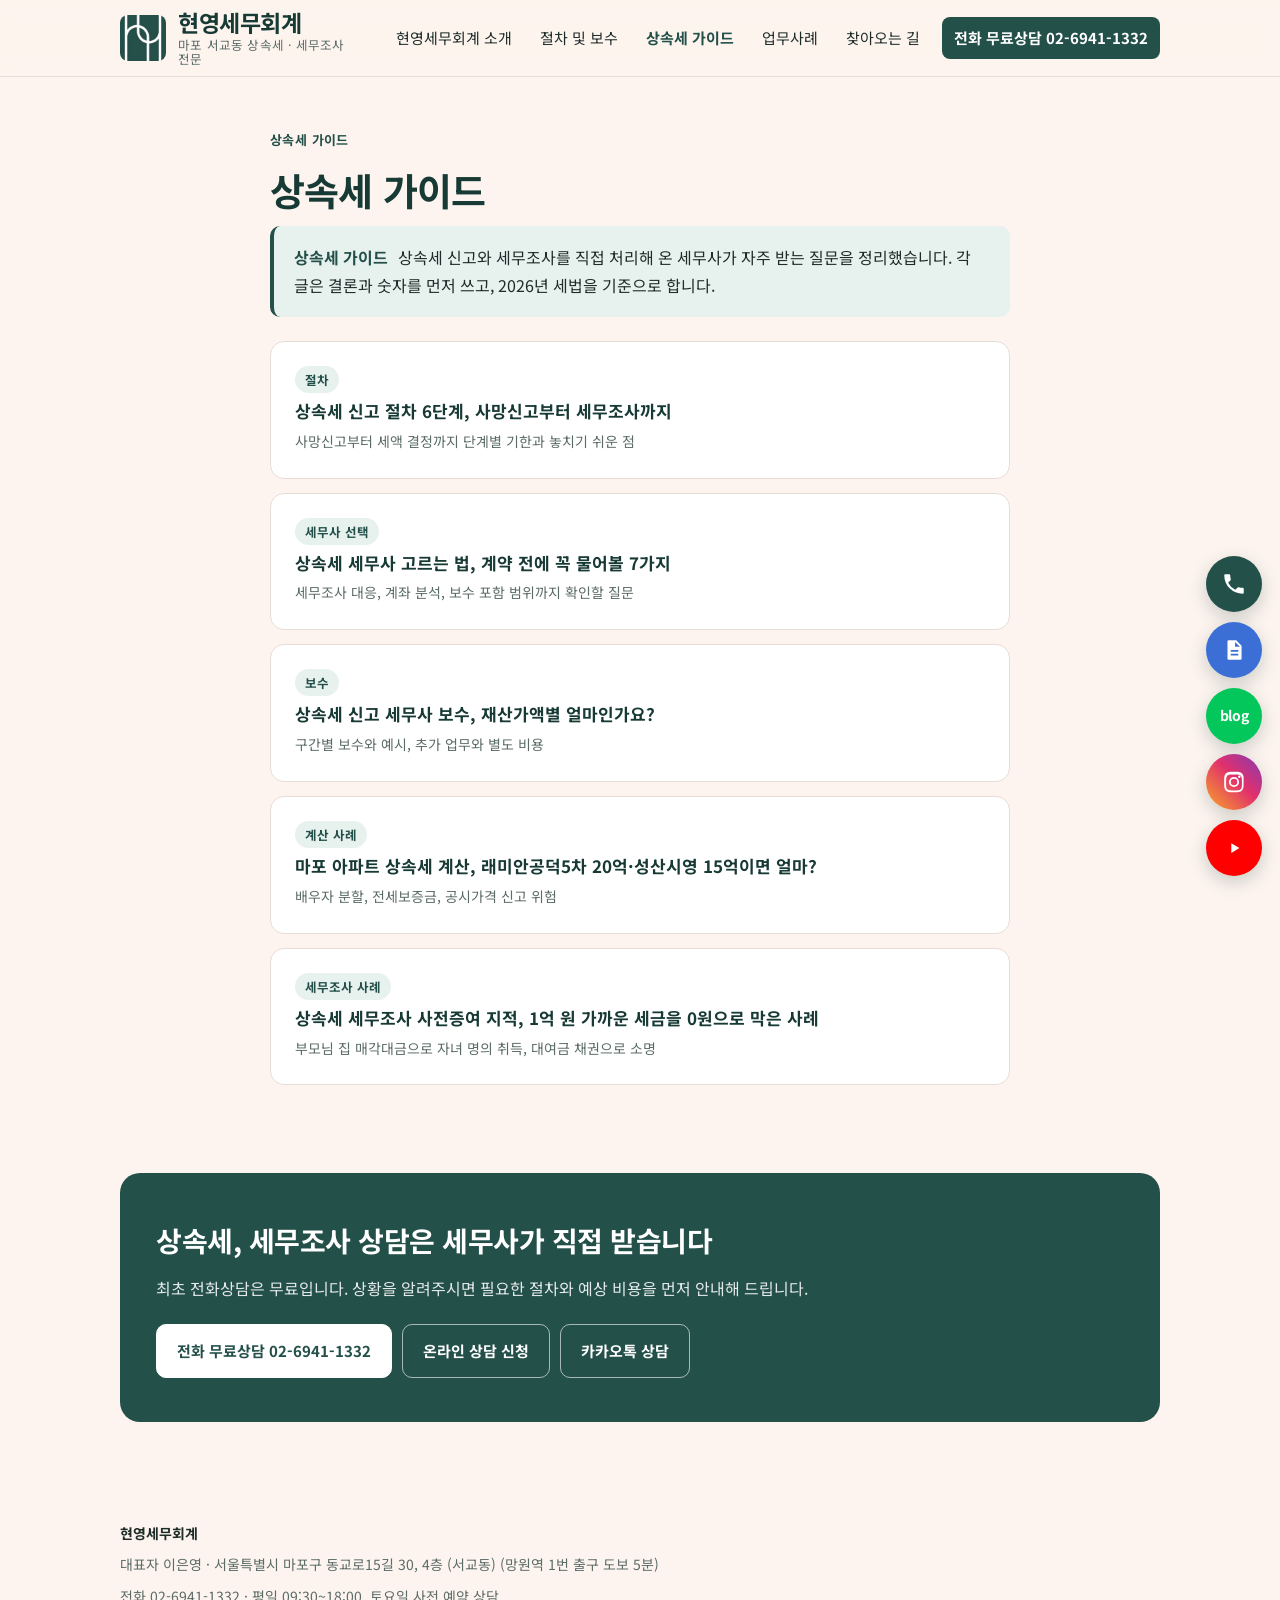
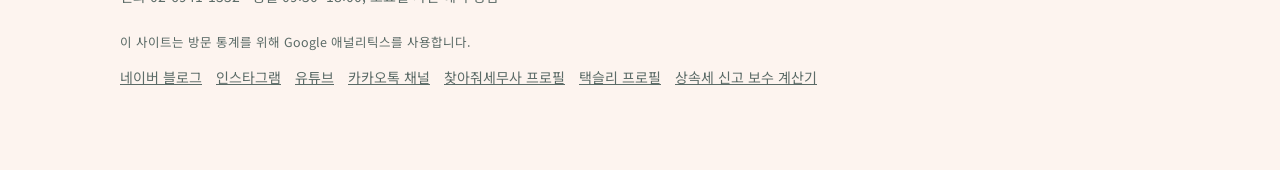
==== guide/index.html @ 63775451 "택슬리 프로필을 하단 링크와 구조화 데이터(sameAs)에 추가 Co-Authored-By: Claude Opus 5.5 <noreply@anthropic.com> Claude-S" ====
<!DOCTYPE html>
<html lang="ko">
<head>
<meta charset="utf-8">
<meta name="viewport" content="width=device-width, initial-scale=1">
<script async src="https://www.googletagmanager.com/gtag/js?id=G-LGJ30CZ3ZZ"></script>
<script>
  window.dataLayer = window.dataLayer || [];
  function gtag(){dataLayer.push(arguments);}
  gtag('js', new Date());
  gtag('config', 'G-LGJ30CZ3ZZ');
</script>
<script src="/js/track.js" defer></script>
<title>상속세 가이드 | 마포 상속세 세무사 현영세무회계</title>
<meta name="description" content="상속세 신고 절차, 세무사 고르는 법, 신고 보수, 마포 아파트 상속세 계산, 세무조사 사례. 현영세무회계 상속세 가이드.">
<link rel="canonical" href="https://heritageforyou.github.io/guide/">
<meta property="og:type" content="website">
<meta property="og:title" content="상속세 가이드 | 마포 상속세 세무사 현영세무회계">
<meta property="og:description" content="상속세 신고 절차, 세무사 고르는 법, 신고 보수, 마포 아파트 상속세 계산, 세무조사 사례. 현영세무회계 상속세 가이드.">
<meta property="og:url" content="https://heritageforyou.github.io/guide/">
<meta property="og:locale" content="ko_KR">
<meta property="og:site_name" content="현영세무회계">
<meta property="og:image" content="https://heritageforyou.github.io/img/og.jpg">
<meta property="og:image:width" content="1200">
<meta property="og:image:height" content="630">
<meta property="og:image:alt" content="현영세무회계 로고와 상호">
<meta name="twitter:card" content="summary_large_image">
<meta name="twitter:image" content="https://heritageforyou.github.io/img/og.jpg">
<link rel="apple-touch-icon" href="../img/logo.png">
<link rel="preconnect" href="https://fonts.googleapis.com">
<link href="https://fonts.googleapis.com/css2?family=Noto+Sans+KR:wght@400;500;700&display=swap" rel="stylesheet">
<link rel="stylesheet" href="../styles.css?v=202611181703">
<link rel="icon" href="../favicon.png">

<meta name="google-site-verification" content="5lgwe7RFgetMXkqyc2l1Cm2juruPO-6gGKjDF6y0hhU">
<meta name="naver-site-verification" content="aa8fc622920357b5118a07485a8c0a5c2decef26">
</head>
<body>
<header class="hd"><div class="wrap">
  <a class="logo" href="../index.html"><img src="../img/logo.png" alt="" width="44" height="44"><span><b>현영세무회계</b><small>마포 서교동 상속세 · 세무조사 전문</small></span></a>
  <button class="menu-btn" type="button" aria-expanded="false" aria-controls="nav">메뉴</button>
  <nav class="nav" id="nav"><a href="../index.html">현영세무회계 소개</a><a href="../inheritance.html">절차 및 보수</a><a href="../guide/" aria-current="page">상속세 가이드</a><a href="../cases.html">업무사례</a><a href="../location.html">찾아오는 길</a><a class="call" href="tel:02-6941-1332">전화 무료상담 02-6941-1332</a></nav>
</div></header>
<main>
<article class="guide"><div class="wrap">
<header class="g-hd">
  <span class="eyebrow">상속세 가이드</span>
  <h1>상속세 가이드</h1>
  
</header>

<div class="g-sum"><p><b>상속세 가이드</b> 상속세 신고와 세무조사를 직접 처리해 온 세무사가 자주 받는 질문을 정리했습니다. 각 글은 결론과 숫자를 먼저 쓰고, 2026년 세법을 기준으로 합니다.</p></div>
<div class="g-list"><a class="card g-card" href="../inheritance-tax-process.html"><span class="g-k">절차</span><b>상속세 신고 절차 6단계, 사망신고부터 세무조사까지</b><span>사망신고부터 세액 결정까지 단계별 기한과 놓치기 쉬운 점</span></a><a class="card g-card" href="../choosing-inheritance-tax-accountant.html"><span class="g-k">세무사 선택</span><b>상속세 세무사 고르는 법, 계약 전에 꼭 물어볼 7가지</b><span>세무조사 대응, 계좌 분석, 보수 포함 범위까지 확인할 질문</span></a><a class="card g-card" href="../inheritance-tax-fee.html"><span class="g-k">보수</span><b>상속세 신고 세무사 보수, 재산가액별 얼마인가요?</b><span>구간별 보수와 예시, 추가 업무와 별도 비용</span></a><a class="card g-card" href="../mapo-apartment-inheritance-tax.html"><span class="g-k">계산 사례</span><b>마포 아파트 상속세 계산, 래미안공덕5차 20억·성산시영 15억이면 얼마?</b><span>배우자 분할, 전세보증금, 공시가격 신고 위험</span></a><a class="card g-card" href="../inheritance-tax-audit-prior-gift.html"><span class="g-k">세무조사 사례</span><b>상속세 세무조사 사전증여 지적, 1억 원 가까운 세금을 0원으로 막은 사례</b><span>부모님 집 매각대금으로 자녀 명의 취득, 대여금 채권으로 소명</span></a></div>


</div></article>
<div class="wrap"><div class="cta">
  <h2>상속세, 세무조사 상담은 세무사가 직접 받습니다</h2>
  <p>최초 전화상담은 무료입니다. 상황을 알려주시면 필요한 절차와 예상 비용을 먼저 안내해 드립니다.</p>
  <div class="btns">
    <a class="btn pri" href="tel:02-6941-1332">전화 무료상담 02-6941-1332</a>
    <a class="btn sec" href="https://forms.gle/SSaCHjCDCBZCVqXTA" target="_blank" rel="noopener">온라인 상담 신청</a>
    <a class="btn sec" href="https://pf.kakao.com/_xnxkGjX" target="_blank" rel="noopener">카카오톡 상담</a>
  </div>
</div></div>
</main>
<nav class="fab" aria-label="바로 연결">
  <a class="f-tel" href="tel:02-6941-1332" aria-label="전화 연결 02-6941-1332"><svg viewBox="0 0 24 24" aria-hidden="true"><path d="M6.6 10.8a15.1 15.1 0 0 0 6.6 6.6l2.2-2.2a1 1 0 0 1 1-.25 11.4 11.4 0 0 0 3.6.57 1 1 0 0 1 1 1V20a1 1 0 0 1-1 1A17 17 0 0 1 3 4a1 1 0 0 1 1-1h3.5a1 1 0 0 1 1 1c0 1.25.2 2.46.57 3.6a1 1 0 0 1-.25 1z"/></svg><span>전화 연결</span></a>
  <a class="f-form" href="https://forms.gle/SSaCHjCDCBZCVqXTA" target="_blank" rel="noopener" aria-label="온라인 상담 신청"><svg viewBox="0 0 24 24" aria-hidden="true"><path d="M7 3h7l5 5v12a1 1 0 0 1-1 1H7a1 1 0 0 1-1-1V4a1 1 0 0 1 1-1zm6 1.5V9h4.5zM9 12v1.6h7V12zm0 3.4V17h7v-1.6z"/></svg><span>상담 신청</span></a>
  <a class="f-blog" href="https://blog.naver.com/heritageforyou" target="_blank" rel="noopener" aria-label="네이버 블로그"><b aria-hidden="true">blog</b><span>블로그</span></a>
  <a class="f-ig" href="https://www.instagram.com/hyunyoungtax/" target="_blank" rel="noopener" aria-label="인스타그램"><svg viewBox="0 0 24 24" aria-hidden="true"><path d="M12 7.3A4.7 4.7 0 1 0 12 16.7 4.7 4.7 0 0 0 12 7.3zm0 7.7a3 3 0 1 1 0-6 3 3 0 0 1 0 6zm4.9-8.9a1.1 1.1 0 1 0 0 2.2 1.1 1.1 0 0 0 0-2.2zM20.9 8c-.1-1.5-.4-2.8-1.5-3.9S17 2.6 15.5 2.5C14 2.4 10 2.4 8.5 2.5 7 2.6 5.6 2.9 4.6 4S3.1 6.5 3 8c-.1 1.5-.1 6.5 0 8 .1 1.5.4 2.8 1.5 3.9s2.4 1.4 3.9 1.5c1.5.1 5.5.1 7 0 1.5-.1 2.8-.4 3.9-1.5s1.4-2.4 1.5-3.9c.1-1.5.1-6.5 0-8zm-2 9.7a3 3 0 0 1-1.7 1.7c-1.2.5-4 .4-5.2.4s-4 .1-5.2-.4a3 3 0 0 1-1.7-1.7c-.5-1.2-.4-4-.4-5.2s-.1-4 .4-5.2a3 3 0 0 1 1.7-1.7c1.2-.5 4-.4 5.2-.4s4-.1 5.2.4a3 3 0 0 1 1.7 1.7c.5 1.2.4 4 .4 5.2s.1 4-.4 5.2z"/></svg><span>인스타그램</span></a>
  <a class="f-yt" href="https://www.youtube.com/@%EC%8B%A0%ED%98%84%EC%84%AD%EC%84%B8%EB%AC%B4%EC%82%AC" target="_blank" rel="noopener" aria-label="유튜브 채널"><svg viewBox="0 0 24 24" aria-hidden="true"><path d="M9.5 7.5v9l7.5-4.5z"/></svg><span>유튜브</span></a>
</nav>
<footer class="ft"><div class="wrap">
  <b>현영세무회계</b>
  <span>대표자 이은영 · 서울특별시 마포구 동교로15길 30, 4층 (서교동) (망원역 1번 출구 도보 5분)</span>
  <span>전화 02-6941-1332 · 평일 09:30~18:00, 토요일 사전 예약 상담</span>
  <span class="fine">이 사이트는 방문 통계를 위해 Google 애널리틱스를 사용합니다.</span>
  <div class="links">
    <a href="https://blog.naver.com/heritageforyou" target="_blank" rel="noopener">네이버 블로그</a>
    <a href="https://www.instagram.com/hyunyoungtax/" target="_blank" rel="noopener">인스타그램</a>
    <a href="https://www.youtube.com/@%EC%8B%A0%ED%98%84%EC%84%AD%EC%84%B8%EB%AC%B4%EC%82%AC" target="_blank" rel="noopener">유튜브</a>
    <a href="https://pf.kakao.com/_xnxkGjX" target="_blank" rel="noopener">카카오톡 채널</a>
    <a href="https://www.findsemusa.com/user/semusa/semusaview.do?semusa_id=3NibvNb0AJ3ZETSLfvhhcQ%3D%3D" target="_blank" rel="noopener">찾아줘세무사 프로필</a>
    <a href="https://taxly.kr/expert/0502-%EC%8B%A0%ED%98%84%EC%84%AD-%EC%84%B8%EB%AC%B4%EC%82%AC" target="_blank" rel="noopener">택슬리 프로필</a>
    <a href="../inheritance.html#fee">상속세 신고 보수 계산기</a>
  </div>
</div></footer>
<script>
var b=document.querySelector('.menu-btn'),n=document.getElementById('nav');
b.addEventListener('click',function(){var o=n.classList.toggle('open');b.setAttribute('aria-expanded',o)});
</script>
<script>
document.querySelectorAll('.hs-nav').forEach(function(n){var r=n.nextElementSibling;
 n.querySelectorAll('.hs-b').forEach(function(b){b.addEventListener('click',function(){r.scrollBy({left:(+b.dataset.d)*r.clientWidth*0.8,behavior:'smooth'})})})});
</script>
</body>
</html>
---- styles.css ----
:root{
  --bg:#fdf4ef;--paper:#ffffff;--ink:#1f2d2a;--sub:#5b6b67;--line:#e8ddd5;
  --brand:#24504a;--brand-deep:#183a35;--brand-ink:#ffffff;--hl:#e7f1ee;--accent:#c8402c;
  --radius:14px;--max:1080px;
}
*{box-sizing:border-box}
html{scroll-behavior:smooth}
body{margin:0;background:var(--bg);color:var(--ink);font-family:"Noto Sans KR","Apple SD Gothic Neo","Malgun Gothic",sans-serif;line-height:1.7;font-size:16px;-webkit-font-smoothing:antialiased;word-break:keep-all;overflow-wrap:break-word}
a{color:var(--brand)}
img{max-width:100%;display:block}
.wrap{max-width:var(--max);margin:0 auto;padding:0 20px}

/* header */
.hd{position:sticky;top:0;z-index:20;background:rgba(253,244,239,.94);backdrop-filter:blur(8px);border-bottom:1px solid var(--line)}
.hd .wrap{display:flex;align-items:center;justify-content:space-between;height:76px;gap:16px}
.logo{display:flex;align-items:center;gap:12px;text-decoration:none;color:var(--brand-deep);line-height:1.15}
.logo img{width:46px;height:46px;border-radius:8px;flex:none}
.logo span{display:flex;flex-direction:column}
.logo b{font-size:23px;letter-spacing:-.5px}
.logo small{font-size:12.5px;color:var(--sub);letter-spacing:.2px;margin-top:2px}
@media (max-width:420px){.logo b{font-size:20px}.logo img{width:40px;height:40px}.logo small{font-size:11.5px}}
.nav{display:flex;gap:4px;align-items:center}
.nav a{white-space:nowrap;text-decoration:none;color:var(--ink);font-size:15px;padding:8px 12px;border-radius:8px}
.nav a:hover{background:var(--hl)}
.nav a[aria-current=page]{color:var(--brand);font-weight:700}
.nav .call{background:var(--brand);color:var(--brand-ink);font-weight:700;margin-left:6px}
.nav .call:hover{background:var(--brand-deep)}
.menu-btn{display:none;border:1px solid var(--line);background:var(--paper);border-radius:8px;padding:8px 12px;font:inherit;font-size:14px;color:var(--ink)}
@media (max-width:1120px){
  .menu-btn{display:block}
  .nav{display:none;position:absolute;left:0;right:0;top:76px;background:var(--bg);flex-direction:column;align-items:stretch;padding:8px 20px 16px;border-bottom:1px solid var(--line)}
  .nav.open{display:flex}
  .nav .call{margin:6px 0 0;text-align:center}
}

/* hero */
.hero{padding:72px 0 56px;border-bottom:1px solid var(--line)}
.eyebrow{display:inline-block;font-size:13px;font-weight:700;color:var(--brand);letter-spacing:.4px;margin-bottom:14px}
.hero h1{font-size:clamp(28px,4.6vw,44px);line-height:1.3;letter-spacing:-1px;margin:0 0 18px;color:var(--brand-deep);font-weight:700}
.hero p.lead{font-size:clamp(16px,2vw,18px);color:var(--sub);max-width:640px;margin:0 0 28px}
.btns{display:flex;gap:10px;flex-wrap:wrap}
.btn{display:inline-block;text-decoration:none;font-weight:700;font-size:15px;padding:13px 20px;border-radius:10px;border:1.5px solid var(--brand)}
.btn.pri{background:var(--brand);color:var(--brand-ink)}
.btn.pri:hover{background:var(--brand-deep);border-color:var(--brand-deep)}
.btn.sec{color:var(--brand);background:transparent}
.btn.sec:hover{background:var(--hl)}

/* stats */
.stats{display:grid;grid-template-columns:repeat(4,1fr);gap:0;margin-top:44px;border-top:1px solid var(--line)}
.stat{padding:20px 16px 0 0}
.stat b{display:block;font-size:30px;color:var(--brand);letter-spacing:-.5px;font-variant-numeric:tabular-nums}
.stat span{font-size:14px;color:var(--sub)}
@media (max-width:720px){.stats{grid-template-columns:repeat(2,1fr)}.stat{padding-bottom:4px}}
.fine{font-size:12.5px;color:var(--sub);margin-top:14px}

/* sections */
section.sec{padding:64px 0;border-bottom:1px solid var(--line)}
.sec-hd{max-width:680px;margin-bottom:32px}
.sec-hd h1,.sec-hd h2{font-size:clamp(23px,3vw,30px);letter-spacing:-.6px;margin:0 0 10px;color:var(--brand-deep);line-height:1.35}
.sec-hd p{margin:0;color:var(--sub)}

.grid{display:grid;gap:16px}
.g2{grid-template-columns:repeat(2,1fr)}
.g3{grid-template-columns:repeat(3,1fr)}
@media (max-width:860px){.g3{grid-template-columns:1fr 1fr}}
@media (max-width:620px){.g2,.g3{grid-template-columns:1fr}}

.card{background:var(--paper);border:1px solid var(--line);border-radius:var(--radius);padding:24px}
.card h3{margin:0 0 8px;font-size:18px;letter-spacing:-.3px;line-height:1.45}
.card p{margin:0;color:var(--sub);font-size:15px}
.num{display:inline-flex;width:30px;height:30px;border-radius:50%;background:var(--hl);color:var(--brand);font-weight:700;align-items:center;justify-content:center;font-size:14px;margin-bottom:12px}

/* people */
.person{display:grid;grid-template-columns:200px minmax(0,1fr);gap:22px;align-items:start}
.person img{width:100%;height:auto;aspect-ratio:4/5;object-fit:cover;border-radius:10px;background:#c9ccce}
.person .role{display:block;margin-bottom:4px}
@media (max-width:940px){.person{grid-template-columns:150px minmax(0,1fr)}}
@media (max-width:480px){.person{grid-template-columns:1fr}.person img{max-width:260px}}
.person .role{font-size:13px;color:var(--brand);font-weight:700}
.person h3{font-size:22px;margin:0}
.person ul{margin:10px 0 0;padding-left:18px;color:var(--sub);font-size:15px}
.person li{margin-bottom:4px}

/* list */
.check{list-style:none;padding:0;margin:0;display:grid;gap:10px}
.check li{padding-left:28px;position:relative}
.check li::before{content:"";position:absolute;left:4px;top:.55em;width:12px;height:7px;border-left:2.5px solid var(--brand);border-bottom:2.5px solid var(--brand);transform:rotate(-45deg)}

.tags{display:flex;flex-wrap:wrap;gap:8px}
.tag{font-size:14px;padding:6px 12px;border-radius:999px;background:var(--paper);border:1px solid var(--line)}

/* case cards */
.case{display:flex;flex-direction:column;gap:12px}
.case .htags{display:flex;flex-wrap:wrap;gap:6px}
.case .htags span{font-size:12.5px;font-weight:700;color:var(--brand);background:var(--hl);padding:4px 10px;border-radius:999px}
.case .kind{font-size:12.5px;font-weight:700;color:var(--brand);background:var(--hl);align-self:flex-start;padding:4px 10px;border-radius:999px}
.case h3{margin:0}
.case .result{font-size:15px;color:var(--ink)}
.case .result b{color:var(--accent)}
.case dl{margin:0;display:grid;grid-template-columns:auto 1fr;gap:6px 14px;font-size:14.5px}
.case dt{color:var(--sub);white-space:nowrap}
.case dd{margin:0}
.case table{width:100%;border-collapse:collapse;font-size:14.5px}
.case th,.case td{padding:8px 6px;border-bottom:1px solid var(--line);text-align:left}
.case td.r,.case th.r{text-align:right;font-variant-numeric:tabular-nums;white-space:nowrap}
@media (max-width:620px){.case td.r,.case th.r{white-space:normal}.info{grid-template-columns:84px 1fr}}
.case .more{margin-top:auto;font-weight:700;font-size:14.5px;text-decoration:none}
.case .more::after{content:" →"}
.case .note{font-size:13px;color:var(--sub)}

.guides{list-style:none;padding:0;margin:0;border-top:1px solid var(--line)}
.guides li{border-bottom:1px solid var(--line)}
.guides a{display:flex;justify-content:space-between;gap:16px;padding:16px 4px;text-decoration:none;color:var(--ink)}
.guides a:hover{color:var(--brand)}
.guides small{color:var(--sub);white-space:nowrap}

/* steps */
.steps{counter-reset:s;list-style:none;padding:0;margin:0;display:grid;gap:14px}
.steps li{counter-increment:s;background:var(--paper);border:1px solid var(--line);border-radius:var(--radius);padding:18px 20px 18px 64px;position:relative}
.steps li::before{content:counter(s);position:absolute;left:20px;top:18px;width:30px;height:30px;border-radius:50%;background:var(--brand);color:#fff;font-weight:700;display:flex;align-items:center;justify-content:center;font-size:14px}
.steps b{display:block;margin-bottom:2px}
.steps span{color:var(--sub);font-size:15px}

/* location */
.map{width:100%;height:420px;border:0;border-radius:var(--radius);background:var(--hl)}
.info{display:grid;grid-template-columns:110px 1fr;gap:12px 16px;margin:0}
.info dt{font-weight:700;color:var(--brand)}
.info dd{margin:0}

/* cta */
.cta{background:var(--brand);color:var(--brand-ink);border-radius:20px;padding:44px 36px;margin:64px 0}
.cta h2{margin:0 0 10px;font-size:clamp(22px,3vw,28px);letter-spacing:-.5px}
.cta p{margin:0 0 22px;opacity:.88}
.cta .btn.pri{background:#fff;color:var(--brand);border-color:#fff}
.cta .btn.sec{color:#fff;border-color:rgba(255,255,255,.6)}
.cta .btn.sec:hover{background:rgba(255,255,255,.1)}

/* footer */
.ft{padding:36px 0 48px;font-size:14px;color:var(--sub)}
.ft .wrap{display:grid;gap:8px}
.ft b{color:var(--ink)}
.ft a{color:var(--sub)}
.ft .links{display:flex;flex-wrap:wrap;gap:14px;margin-top:6px}

/* fee calculator */
.calc{display:grid;grid-template-columns:minmax(0,1.1fr) minmax(0,1fr);border-radius:20px;overflow:hidden;border:1px solid var(--line);background:var(--paper)}
.calc-in{padding:32px}
.calc-l{display:block;font-weight:700;font-size:17px;margin-bottom:12px}
.calc-row{display:flex;align-items:center;gap:12px}
.calc-row input{flex:1;min-width:0;font:inherit;font-size:34px;font-weight:700;padding:14px 18px;border:2px solid var(--line);border-radius:12px;background:var(--bg);color:var(--ink);text-align:right;font-variant-numeric:tabular-nums}
.calc-row input:focus{outline:none;border-color:var(--brand)}
.calc-row span{font-size:20px;font-weight:700;color:var(--brand)}
.calc-h{margin:8px 0 22px;font-size:13.5px;color:var(--sub)}
.calc-opt{border:0;border-top:1px solid var(--line);margin:0;padding:18px 0 0;display:grid;gap:12px}
.calc-opt legend{font-weight:700;font-size:15px;padding:0 0 4px}
.calc-opt label{display:flex;align-items:center;gap:10px;font-size:15.5px;cursor:pointer}
.calc-opt small{color:var(--sub);margin-left:4px}
.calc-opt input[type=checkbox]{width:20px;height:20px;accent-color:var(--brand)}
.calc-opt .heirs{justify-content:space-between}
.calc-opt .heirs input{width:72px;font:inherit;font-size:16px;padding:8px 10px;border:1.5px solid var(--line);border-radius:8px;text-align:right;margin-left:auto}
.calc-out{background:var(--brand);color:#fff;padding:32px;display:flex;flex-direction:column;gap:10px}
.calc-k{font-size:15px;opacity:.85}
.calc-v{font-size:clamp(28px,4vw,44px);letter-spacing:-1px;line-height:1.2;font-variant-numeric:tabular-nums}
.calc-bd{width:100%;border-collapse:collapse;font-size:14.5px;margin:6px 0 10px}
.calc-bd td{padding:8px 0;border-bottom:1px dashed rgba(255,255,255,.3)}
.calc-bd td:last-child{text-align:right;white-space:nowrap;font-variant-numeric:tabular-nums;padding-left:12px}
.calc-go{margin-top:auto;align-self:flex-start;background:#fff;color:var(--brand);border-color:#fff}
.calc-in,.calc-out,.calc-opt{min-width:0}
.calc-row input{width:100%}
@media (max-width:760px){.calc{grid-template-columns:minmax(0,1fr)}.calc-in,.calc-out{padding:24px}}
@media (max-width:600px){
.calc{border-radius:16px}
.calc-in,.calc-out{padding:18px 16px}
.calc-l{font-size:15px;margin-bottom:8px}
.calc-row{gap:8px}
.calc-row input{font-size:24px;padding:8px 12px;border-radius:10px}
.calc-row span{font-size:16px}
.calc-h{font-size:12.5px;margin:6px 0 14px}
.calc-opt{padding-top:14px;gap:9px}
.calc-opt legend{font-size:14px}
.calc-opt label{font-size:14px;gap:8px}
.calc-opt small{font-size:12px}
.calc-opt input[type=checkbox]{width:18px;height:18px;flex:none}
.calc-opt .heirs input{width:56px;font-size:15px;padding:6px 8px}
.calc-k{font-size:13.5px}
.calc-v{font-size:26px}
.calc-bd{font-size:13px;margin:2px 0 8px}
.calc-bd td{padding:6px 0}
.calc-go{align-self:stretch;text-align:center}
}

/* entrance */
.door{margin:28px 0 0;background:var(--paper);border:1px solid var(--line);border-radius:var(--radius);overflow:hidden}
.door img{width:100%;height:auto}
.door figcaption{padding:14px 20px;font-size:15px;color:var(--sub)}

/* routes */
.route{display:grid;grid-template-columns:repeat(3,minmax(0,1fr));gap:16px;align-items:start}
.route figure,.door{margin:0}
.route figure{padding:0;overflow:hidden}
.route img{width:100%;height:auto}
.route figcaption,.door figcaption{padding:16px 20px;font-size:15px;color:var(--sub)}
.route figcaption b,.door figcaption b{display:block;color:var(--ink);margin-bottom:4px;font-size:16px}
@media (max-width:900px){.route{grid-template-columns:1fr 1fr}}
@media (max-width:620px){.route{grid-template-columns:1fr}}

/* floating quick links */
.fab{position:fixed;right:18px;bottom:24px;z-index:30;display:flex;flex-direction:column;gap:10px}
.fab a{position:relative;width:56px;height:56px;border-radius:50%;display:flex;align-items:center;justify-content:center;text-decoration:none;box-shadow:0 6px 18px rgba(24,58,53,.22);transition:transform .15s}
.fab a:hover{transform:translateY(-2px)}
.fab svg{width:26px;height:26px;fill:#fff}
.fab .f-tel{background:var(--brand)}
.fab .f-form{background:#3b6fd6}
.fab .f-blog{background:#03c75a}
.fab .f-blog b{color:#fff;font-size:14px;letter-spacing:-.3px}
.fab .f-ig{background:linear-gradient(45deg,#f9a825,#e1306c 55%,#833ab4)}
.fab .f-yt{background:#ff0000}
.fab span{position:absolute;right:66px;white-space:nowrap;background:var(--brand-deep);color:#fff;font-size:13px;padding:5px 10px;border-radius:6px;opacity:0;pointer-events:none;transition:opacity .15s}
.fab a:hover span,.fab a:focus-visible span{opacity:1}
@media (max-width:620px){.fab{right:12px;bottom:16px;gap:8px}.fab a{width:48px;height:48px}.fab svg{width:22px;height:22px}.fab .f-blog b{font-size:12.5px}}
@media (prefers-reduced-motion:reduce){.fab a{transition:none}}
.ft{padding-bottom:80px}

/* horizontal process diagram */
.tl{list-style:none;margin:8px 0 0;padding:28px clamp(8px,2vw,28px);display:grid;grid-template-columns:repeat(6,minmax(0,1fr));background:var(--paper);border:1px solid var(--line);border-radius:20px}
.tl li{position:relative;display:flex;flex-direction:column;align-items:center;text-align:center;gap:4px;padding:0 4px}
.tl li:not(:last-child)::before{content:"";position:absolute;top:calc(var(--d)/2 - 1.5px);left:calc(50% + var(--d)/2 + 6px);right:calc(-50% + var(--d)/2 + 14px);height:3px;background:var(--brand);opacity:.55}
.tl li:not(:last-child)::after{content:"";position:absolute;top:calc(var(--d)/2 - 6px);right:calc(-50% + var(--d)/2 + 8px);width:12px;height:12px;border-top:3px solid var(--brand);border-right:3px solid var(--brand);transform:rotate(45deg)}
.tl{--d:clamp(38px,6vw,64px)}
.tl .dot{width:var(--d);height:var(--d);border-radius:50%;background:var(--hl);border:2px solid var(--brand);color:var(--brand);font-weight:700;font-size:clamp(15px,2.2vw,22px);display:flex;align-items:center;justify-content:center;margin-bottom:6px}
.tl li.key .dot{background:var(--brand);color:#fff;box-shadow:0 0 0 6px rgba(36,80,74,.15)}
.tl b{font-size:clamp(12.5px,1.7vw,17px);line-height:1.35;letter-spacing:-.3px}
.tl em{font-style:normal;font-size:clamp(11.5px,1.4vw,14px);color:var(--sub)}
.tl li.key b{color:var(--brand)}
.tl li.key em{color:var(--accent);font-weight:700}
.tl-d{display:grid;grid-template-columns:repeat(3,minmax(0,1fr));gap:12px 20px;margin-top:20px}
.tl-d p{margin:0;font-size:14.5px;color:var(--sub);line-height:1.65;padding:14px 16px;background:var(--paper);border:1px solid var(--line);border-radius:12px}
.tl-d p b{display:block;color:var(--ink);font-size:15px;margin-bottom:2px}
.tl-d p.key{border-color:var(--brand);box-shadow:inset 3px 0 0 var(--brand)}
.flow-more{margin:18px 0 0;font-weight:700}
.flow-more a{text-decoration:none}
@media (max-width:860px){.tl-d{grid-template-columns:1fr 1fr}}
@media (max-width:560px){.tl{padding:20px 4px}.tl li:not(:last-child)::after{width:8px;height:8px;border-width:2px;top:calc(var(--d)/2 - 4px);right:calc(-50% + var(--d)/2 + 5px)}.tl li:not(:last-child)::before{left:calc(50% + var(--d)/2 + 3px);right:calc(-50% + var(--d)/2 + 8px);height:2px}.tl-d{grid-template-columns:1fr}}

/* 보수 계산기 바로가기 (소개 탭 일하는 방식) */
.jump{display:inline-block;vertical-align:middle;margin-left:6px;font-size:13px;font-weight:700;color:var(--brand);background:var(--hl);padding:3px 10px;border-radius:999px;text-decoration:none;letter-spacing:0;white-space:nowrap}
.jump::after{content:" →"}
.jump:hover{background:var(--brand);color:var(--brand-ink)}
section[id]{scroll-margin-top:76px}

/* 가로 스크롤 목록 (절차 상세, 읽어볼 글) */
.hs-nav{display:flex;align-items:center;justify-content:flex-end;gap:6px;margin:20px 0 8px}
.hs-nav span{font-size:13px;color:var(--sub);margin-right:auto}
.hs-b{width:34px;height:34px;border-radius:50%;border:1px solid var(--line);background:var(--paper);color:var(--brand);font-size:20px;line-height:1;cursor:pointer;display:flex;align-items:center;justify-content:center;padding:0 0 2px}
.hs-b:hover{background:var(--hl)}
.tl-d.hs,.guides.hs{display:grid;grid-template-columns:none;grid-auto-flow:column;grid-auto-columns:calc((100% - 24px)/3);gap:12px;margin-top:0;overflow-x:auto;scroll-snap-type:x mandatory;-webkit-overflow-scrolling:touch;padding-bottom:10px;scrollbar-width:thin;overscroll-behavior-x:contain}
.hs>*{scroll-snap-align:start}
.guides.hs{border-top:0}
.guides.hs li{border:1px solid var(--line);border-radius:12px;background:var(--paper)}
.guides.hs a{flex-direction:column-reverse;justify-content:flex-end;gap:6px;height:100%;padding:16px;font-size:15px;line-height:1.55}
.guides.hs small{font-weight:700;color:var(--brand)}
@media (max-width:860px){.tl-d.hs,.guides.hs{grid-auto-columns:calc((100% - 12px)/2)}}
@media (max-width:560px){.tl-d.hs,.guides.hs{grid-auto-columns:82%}.hs-b{display:none}.hs-nav{margin-top:16px}}
/* guide article */
.guide{padding:48px 0 24px}
.guide .wrap{max-width:780px}
.g-hd h1{font-size:clamp(26px,4vw,38px);letter-spacing:-.8px;line-height:1.3;margin:0 0 12px;color:var(--brand-deep)}
.byline{font-size:13.5px;color:var(--sub);margin:0 0 24px}
.g-sum{background:var(--hl);border-left:4px solid var(--brand);border-radius:10px;padding:18px 20px;margin-bottom:24px}
.g-sum p{margin:0}.g-sum b{color:var(--brand);margin-right:6px}
.g-tb{width:100%;border-collapse:collapse;font-size:14.5px;margin-bottom:12px;background:var(--paper);border:1px solid var(--line);border-radius:12px;overflow:hidden}
.g-tb th{background:var(--brand);color:#fff;text-align:left;padding:10px 12px;font-weight:700}
.g-tb td{padding:10px 12px;border-top:1px solid var(--line);vertical-align:top}
.guide section{margin-top:40px}
.guide h2{font-size:clamp(20px,2.6vw,24px);letter-spacing:-.4px;color:var(--brand-deep);margin:0 0 12px;line-height:1.4}
.guide section p{margin:0 0 12px}
.guide .check{margin:6px 0 14px}
.tip{background:var(--paper);border:1px dashed var(--line);border-radius:10px;padding:12px 16px;font-size:14.5px}
.tip::before{content:"놓치기 쉬운 점";display:block;font-weight:700;color:var(--accent);font-size:13px;margin-bottom:4px}
.g-faq details{border-bottom:1px solid var(--line);padding:14px 0}
.g-faq summary{font-weight:700;cursor:pointer}
.g-faq details p{margin:10px 0 0;color:var(--sub)}
.g-more ul{padding-left:18px;margin:0 0 12px}.g-more li{margin:6px 0}
@media (max-width:600px){.g-tb{font-size:13px}.g-tb th,.g-tb td{padding:8px}}
.g-list{display:grid;gap:14px}
.g-card{display:flex;flex-direction:column;gap:6px;text-decoration:none;color:var(--ink)}
.g-card b{font-size:17px;line-height:1.45;color:var(--brand-deep)}
.g-card span:last-child{font-size:14px;color:var(--sub)}
.g-k{align-self:flex-start;font-size:12.5px;font-weight:700;color:var(--brand);background:var(--hl);padding:3px 10px;border-radius:999px}
.g-card:hover{border-color:var(--brand)}
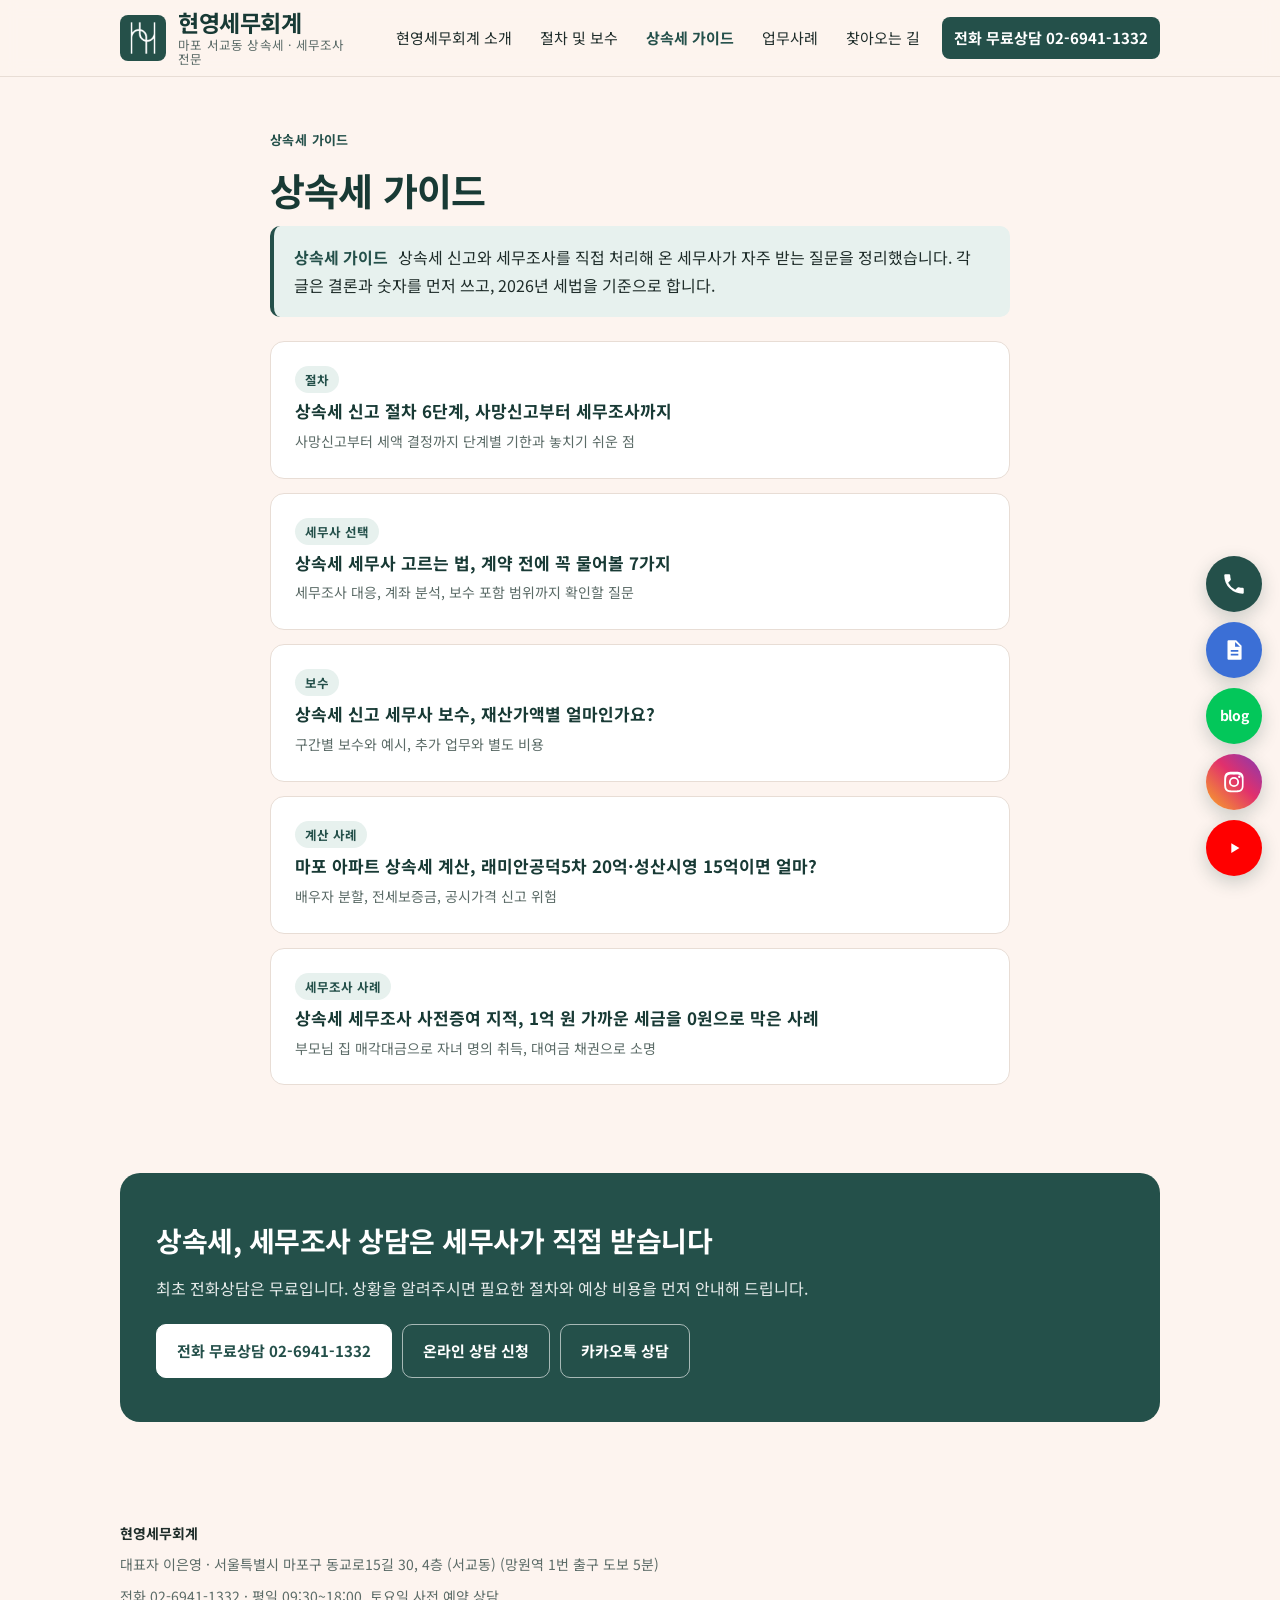
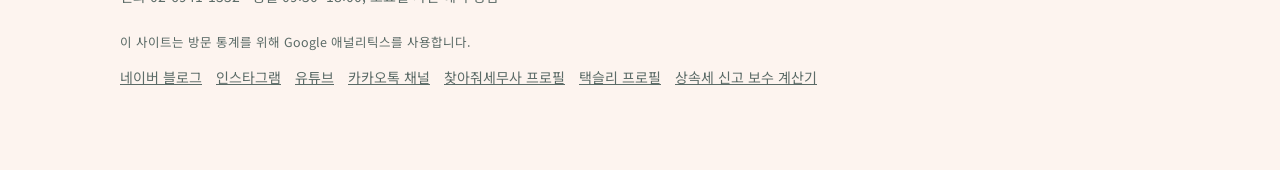
==== commit e0d1e4f6: "로고·파비콘 재제작(마크 전체가 보이는 정사각형), 담당 세무사 외부 프로필과 서비스 지역(합정·홍대) 구조화 데이터 추가 Co-Authored-By: Claude Opus 5.5" ====
--- a/guide/index.html
+++ b/guide/index.html
@@ -26,11 +26,13 @@
 <meta property="og:image:alt" content="현영세무회계 로고와 상호">
 <meta name="twitter:card" content="summary_large_image">
 <meta name="twitter:image" content="https://heritageforyou.github.io/img/og.jpg">
-<link rel="apple-touch-icon" href="../img/logo.png">
+<link rel="apple-touch-icon" sizes="180x180" href="../img/apple-touch-icon.png">
 <link rel="preconnect" href="https://fonts.googleapis.com">
 <link href="https://fonts.googleapis.com/css2?family=Noto+Sans+KR:wght@400;500;700&display=swap" rel="stylesheet">
 <link rel="stylesheet" href="../styles.css?v=202611181703">
-<link rel="icon" href="../favicon.png">
+<link rel="icon" href="../favicon.ico" sizes="any">
+<link rel="icon" type="image/png" sizes="48x48" href="../favicon.png">
+<link rel="icon" type="image/png" sizes="192x192" href="../img/icon-192.png">
 
 <meta name="google-site-verification" content="5lgwe7RFgetMXkqyc2l1Cm2juruPO-6gGKjDF6y0hhU">
 <meta name="naver-site-verification" content="aa8fc622920357b5118a07485a8c0a5c2decef26">
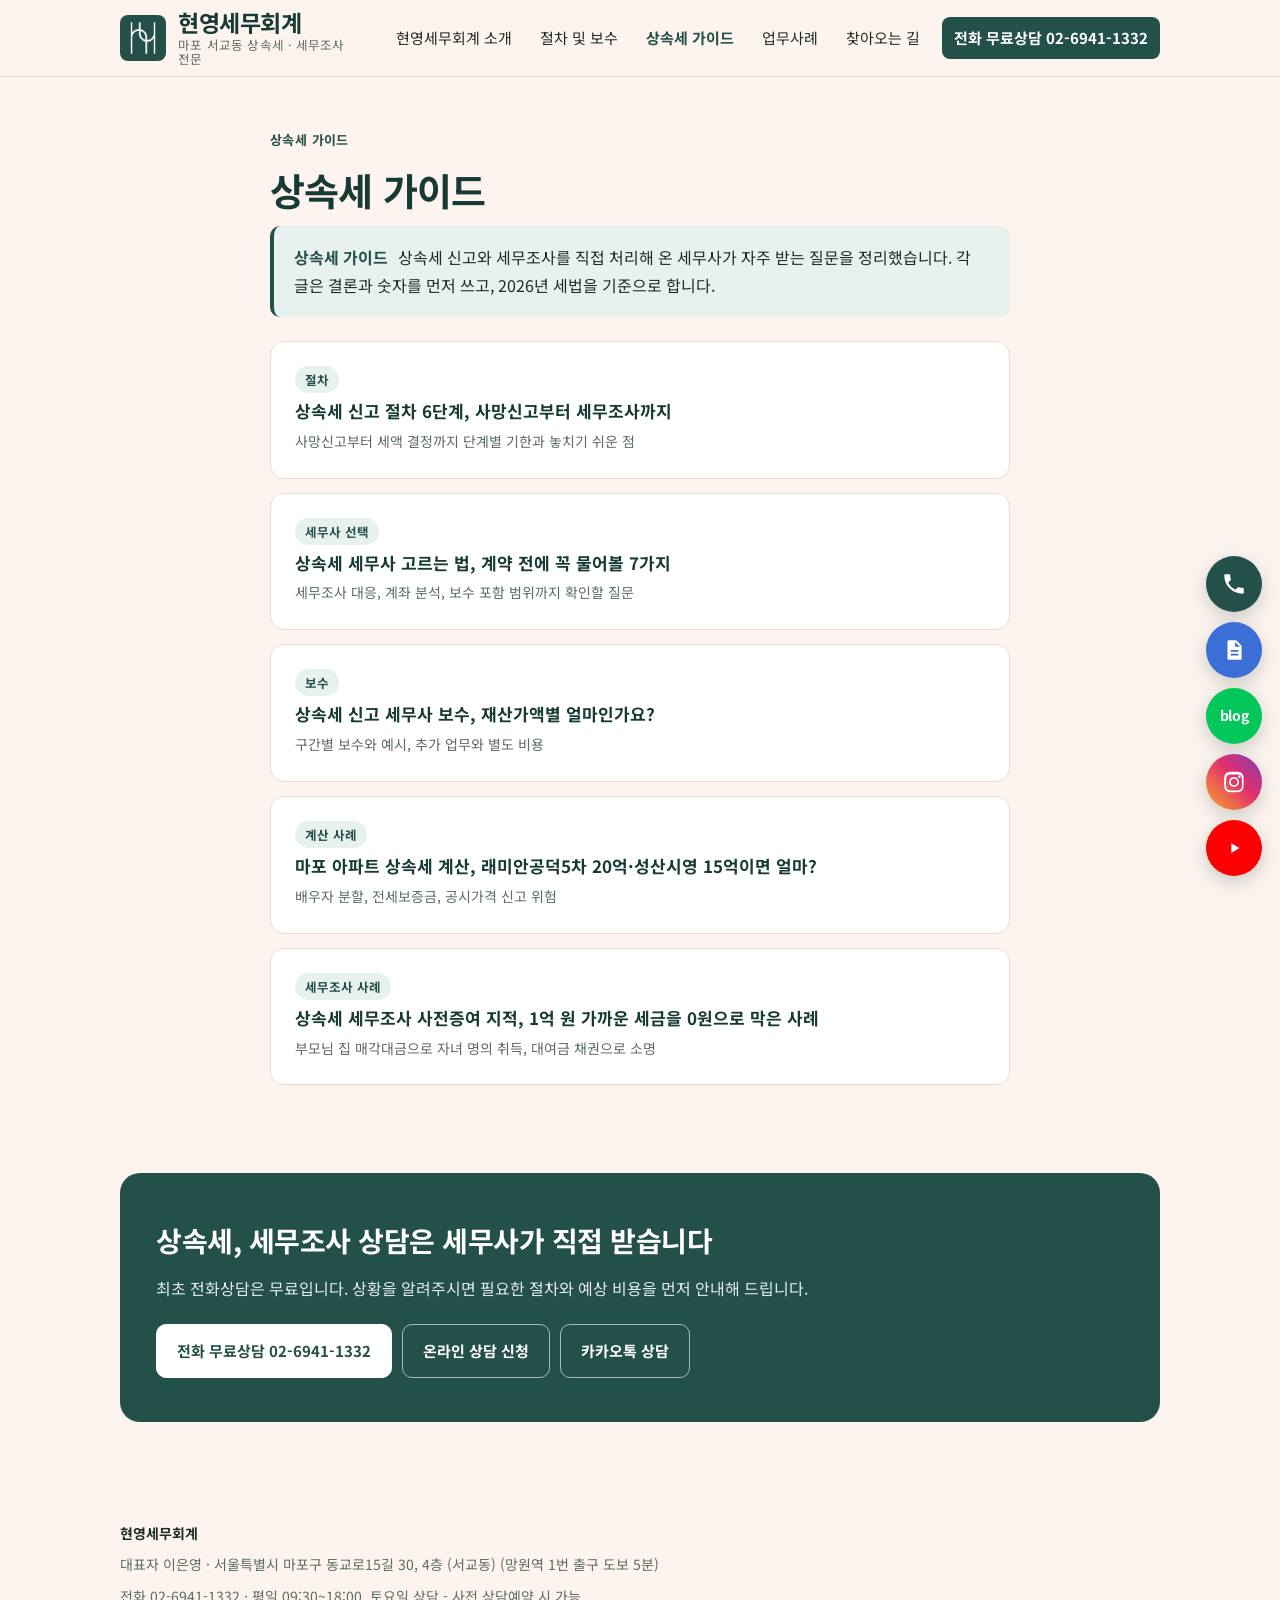
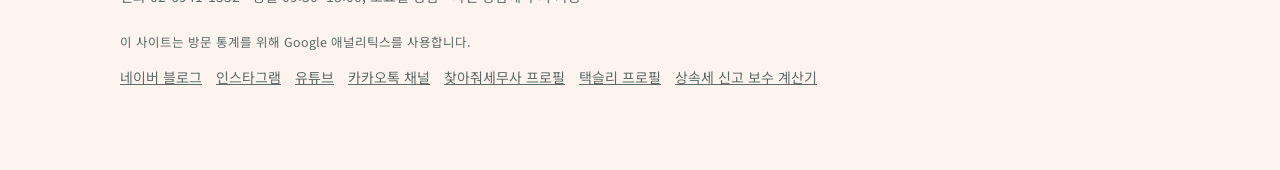
==== commit e828c7dc: "토요일 상담 문구 수정: 사전 상담예약 시 가능 Co-Authored-By: Claude Opus 5.5 <noreply@anthropic.com> Claude-Session: h" ====
--- a/guide/index.html
+++ b/guide/index.html
@@ -76,7 +76,7 @@
 <footer class="ft"><div class="wrap">
   <b>현영세무회계</b>
   <span>대표자 이은영 · 서울특별시 마포구 동교로15길 30, 4층 (서교동) (망원역 1번 출구 도보 5분)</span>
-  <span>전화 02-6941-1332 · 평일 09:30~18:00, 토요일 사전 예약 상담</span>
+  <span>전화 02-6941-1332 · 평일 09:30~18:00, 토요일 상담 - 사전 상담예약 시 가능</span>
   <span class="fine">이 사이트는 방문 통계를 위해 Google 애널리틱스를 사용합니다.</span>
   <div class="links">
     <a href="https://blog.naver.com/heritageforyou" target="_blank" rel="noopener">네이버 블로그</a>
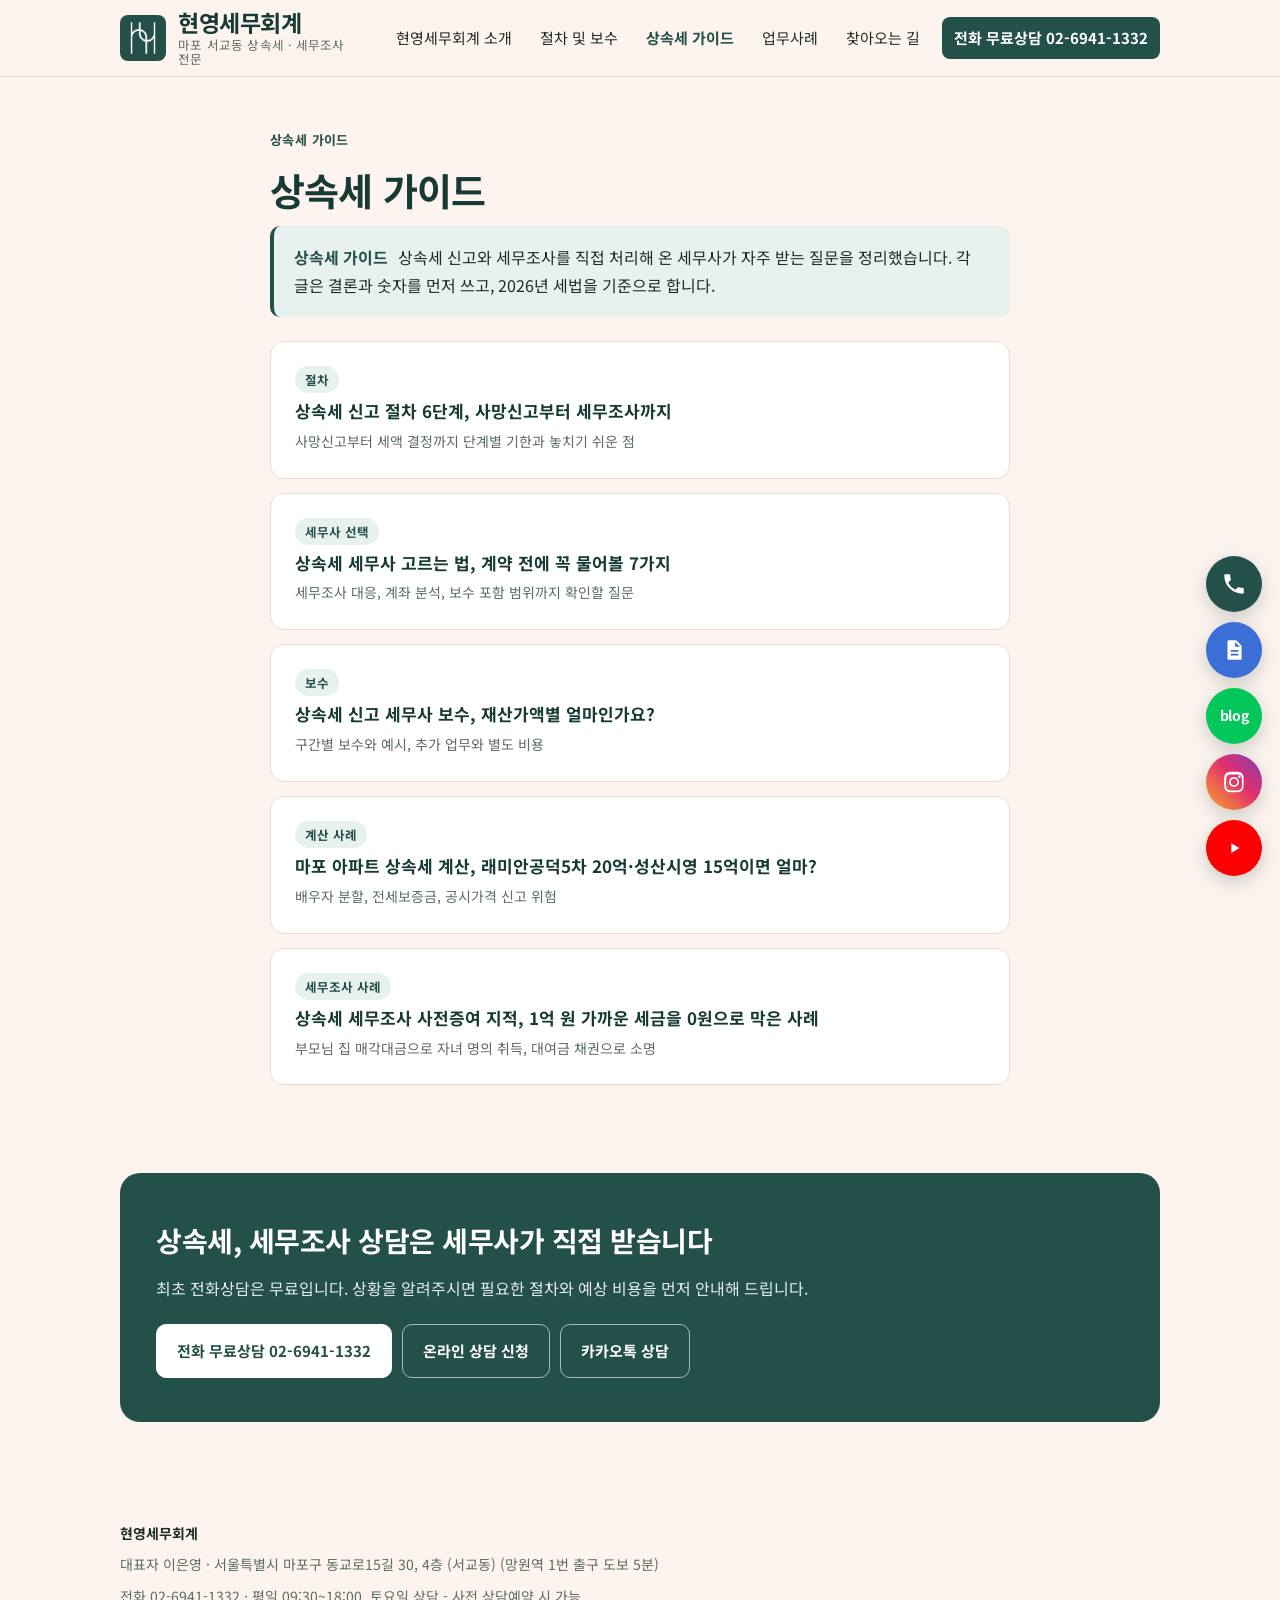
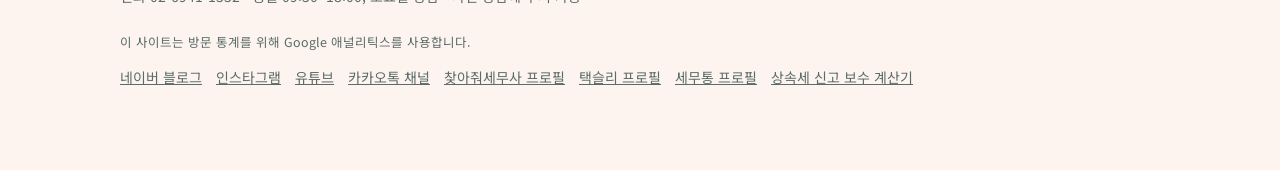
==== commit 8c7f661c: "세무통 프로필 링크 추가 (푸터·구조화 데이터 sameAs) Co-Authored-By: Claude Opus 5.5 <noreply@anthropic.com> Claude-Ses" ====
--- a/guide/index.html
+++ b/guide/index.html
@@ -13,19 +13,19 @@
 <script src="/js/track.js" defer></script>
 <title>상속세 가이드 | 마포 상속세 세무사 현영세무회계</title>
 <meta name="description" content="상속세 신고 절차, 세무사 고르는 법, 신고 보수, 마포 아파트 상속세 계산, 세무조사 사례. 현영세무회계 상속세 가이드.">
-<link rel="canonical" href="https://heritageforyou.github.io/guide/">
+<link rel="canonical" href="https://hyunyoungtax.com/guide/">
 <meta property="og:type" content="website">
 <meta property="og:title" content="상속세 가이드 | 마포 상속세 세무사 현영세무회계">
 <meta property="og:description" content="상속세 신고 절차, 세무사 고르는 법, 신고 보수, 마포 아파트 상속세 계산, 세무조사 사례. 현영세무회계 상속세 가이드.">
-<meta property="og:url" content="https://heritageforyou.github.io/guide/">
+<meta property="og:url" content="https://hyunyoungtax.com/guide/">
 <meta property="og:locale" content="ko_KR">
 <meta property="og:site_name" content="현영세무회계">
-<meta property="og:image" content="https://heritageforyou.github.io/img/og.jpg">
+<meta property="og:image" content="https://hyunyoungtax.com/img/og.jpg">
 <meta property="og:image:width" content="1200">
 <meta property="og:image:height" content="630">
 <meta property="og:image:alt" content="현영세무회계 로고와 상호">
 <meta name="twitter:card" content="summary_large_image">
-<meta name="twitter:image" content="https://heritageforyou.github.io/img/og.jpg">
+<meta name="twitter:image" content="https://hyunyoungtax.com/img/og.jpg">
 <link rel="apple-touch-icon" sizes="180x180" href="../img/apple-touch-icon.png">
 <link rel="preconnect" href="https://fonts.googleapis.com">
 <link href="https://fonts.googleapis.com/css2?family=Noto+Sans+KR:wght@400;500;700&display=swap" rel="stylesheet">
@@ -85,6 +85,7 @@
     <a href="https://pf.kakao.com/_xnxkGjX" target="_blank" rel="noopener">카카오톡 채널</a>
     <a href="https://www.findsemusa.com/user/semusa/semusaview.do?semusa_id=3NibvNb0AJ3ZETSLfvhhcQ%3D%3D" target="_blank" rel="noopener">찾아줘세무사 프로필</a>
     <a href="https://taxly.kr/expert/0502-%EC%8B%A0%ED%98%84%EC%84%AD-%EC%84%B8%EB%AC%B4%EC%82%AC" target="_blank" rel="noopener">택슬리 프로필</a>
+    <a href="https://www.semutong.com/experts/1a3029b0-369f-4639-a7f3-e9f3639c8f43" target="_blank" rel="noopener">세무통 프로필</a>
     <a href="../inheritance.html#fee">상속세 신고 보수 계산기</a>
   </div>
 </div></footer>
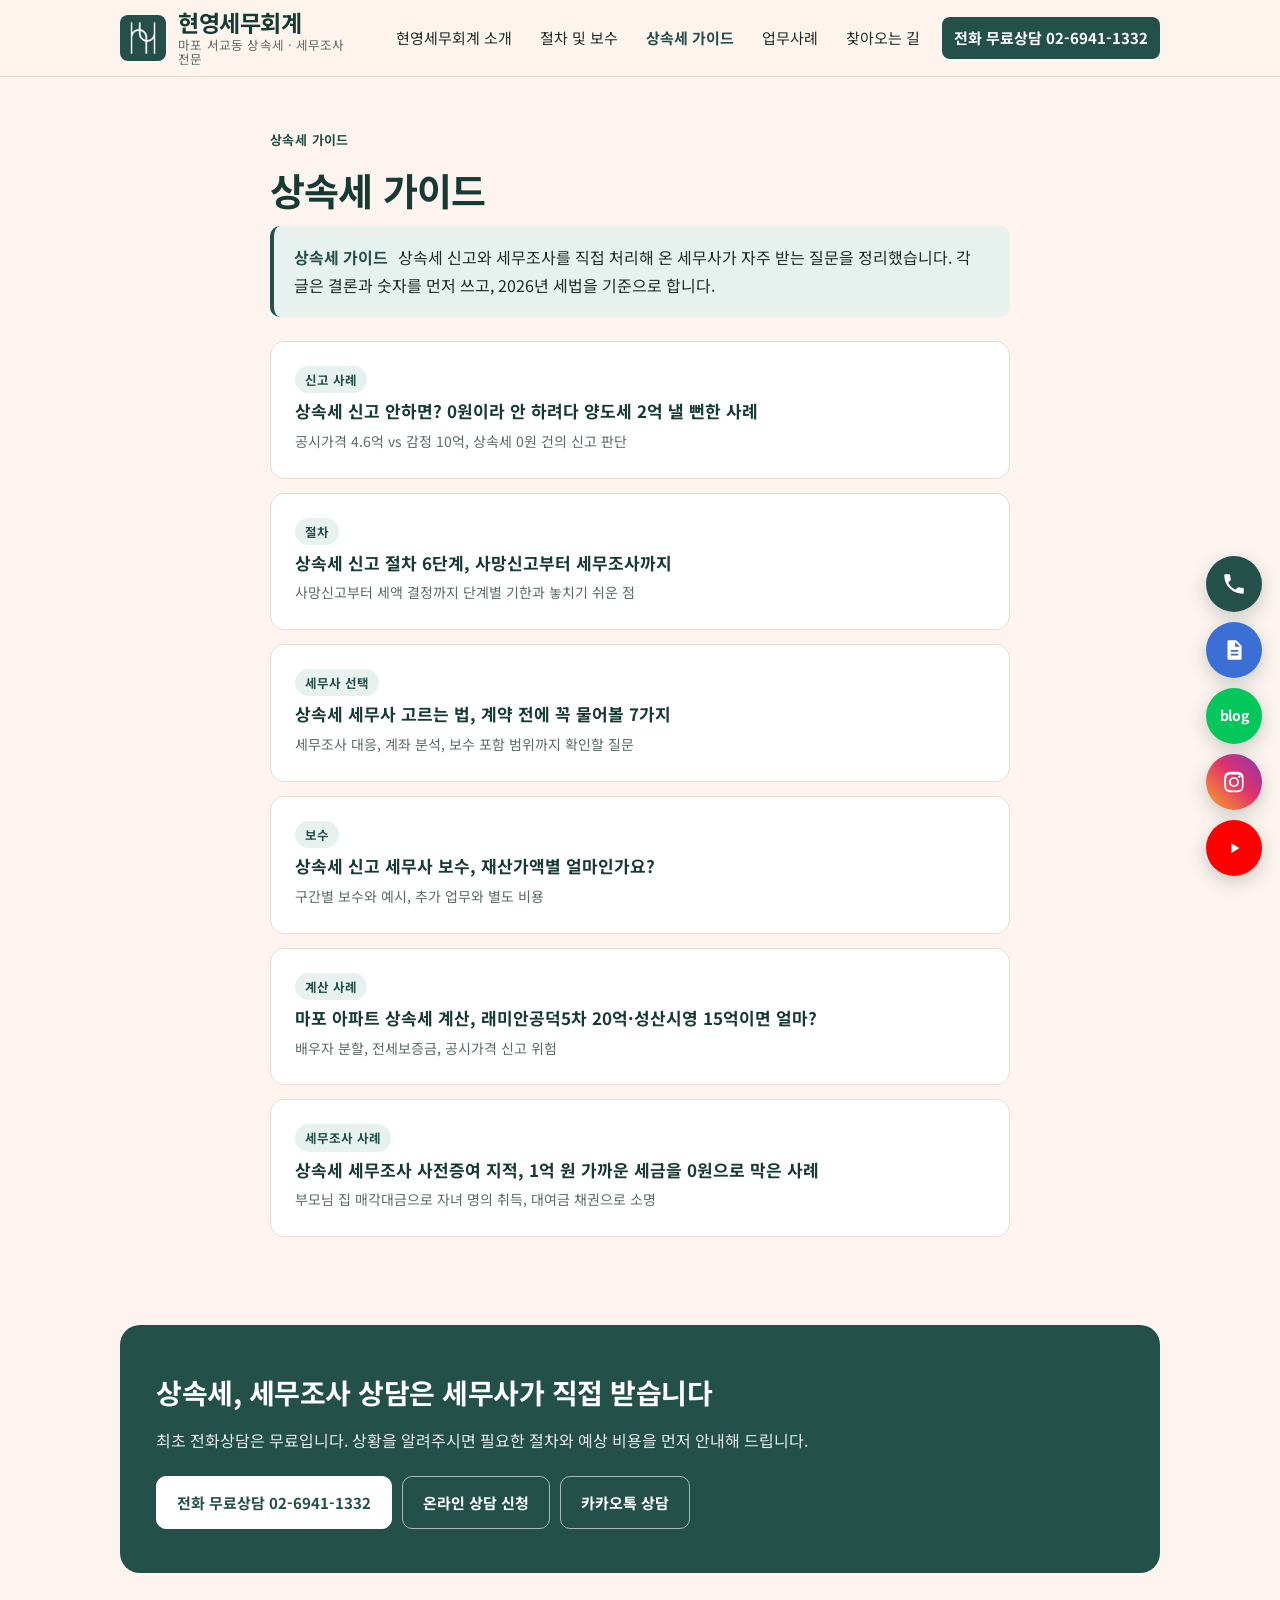
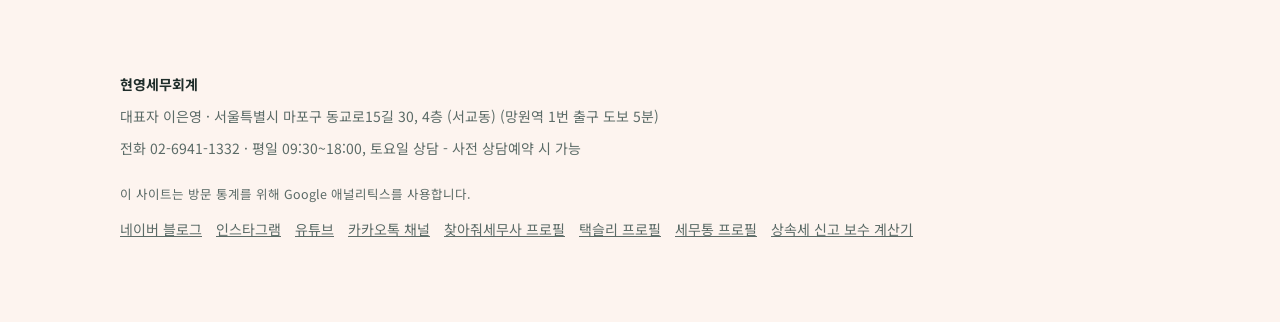
==== commit 3f851820: "가이드 추가: 상속세 신고 안하면? (상속세 0원, 양도세 2억 차이 사례) + 가이드 내부 링크 404 수정 - guide/ 하위 상호 링크가 ../로 걸려 루트로 연결되던 문제" ====
--- a/guide/index.html
+++ b/guide/index.html
@@ -2,6 +2,7 @@
 <html lang="ko">
 <head>
 <meta charset="utf-8">
+<script>if(/\.github\.io$/.test(location.hostname)){location.replace("https://hyunyoungtax.com"+location.pathname+location.search+location.hash)}</script>
 <meta name="viewport" content="width=device-width, initial-scale=1">
 <script async src="https://www.googletagmanager.com/gtag/js?id=G-LGJ30CZ3ZZ"></script>
 <script>
@@ -52,7 +53,7 @@
 </header>
 
 <div class="g-sum"><p><b>상속세 가이드</b> 상속세 신고와 세무조사를 직접 처리해 온 세무사가 자주 받는 질문을 정리했습니다. 각 글은 결론과 숫자를 먼저 쓰고, 2026년 세법을 기준으로 합니다.</p></div>
-<div class="g-list"><a class="card g-card" href="../inheritance-tax-process.html"><span class="g-k">절차</span><b>상속세 신고 절차 6단계, 사망신고부터 세무조사까지</b><span>사망신고부터 세액 결정까지 단계별 기한과 놓치기 쉬운 점</span></a><a class="card g-card" href="../choosing-inheritance-tax-accountant.html"><span class="g-k">세무사 선택</span><b>상속세 세무사 고르는 법, 계약 전에 꼭 물어볼 7가지</b><span>세무조사 대응, 계좌 분석, 보수 포함 범위까지 확인할 질문</span></a><a class="card g-card" href="../inheritance-tax-fee.html"><span class="g-k">보수</span><b>상속세 신고 세무사 보수, 재산가액별 얼마인가요?</b><span>구간별 보수와 예시, 추가 업무와 별도 비용</span></a><a class="card g-card" href="../mapo-apartment-inheritance-tax.html"><span class="g-k">계산 사례</span><b>마포 아파트 상속세 계산, 래미안공덕5차 20억·성산시영 15억이면 얼마?</b><span>배우자 분할, 전세보증금, 공시가격 신고 위험</span></a><a class="card g-card" href="../inheritance-tax-audit-prior-gift.html"><span class="g-k">세무조사 사례</span><b>상속세 세무조사 사전증여 지적, 1억 원 가까운 세금을 0원으로 막은 사례</b><span>부모님 집 매각대금으로 자녀 명의 취득, 대여금 채권으로 소명</span></a></div>
+<div class="g-list"><a class="card g-card" href="inheritance-tax-not-filing.html"><span class="g-k">신고 사례</span><b>상속세 신고 안하면? 0원이라 안 하려다 양도세 2억 낼 뻔한 사례</b><span>공시가격 4.6억 vs 감정 10억, 상속세 0원 건의 신고 판단</span></a><a class="card g-card" href="inheritance-tax-process.html"><span class="g-k">절차</span><b>상속세 신고 절차 6단계, 사망신고부터 세무조사까지</b><span>사망신고부터 세액 결정까지 단계별 기한과 놓치기 쉬운 점</span></a><a class="card g-card" href="choosing-inheritance-tax-accountant.html"><span class="g-k">세무사 선택</span><b>상속세 세무사 고르는 법, 계약 전에 꼭 물어볼 7가지</b><span>세무조사 대응, 계좌 분석, 보수 포함 범위까지 확인할 질문</span></a><a class="card g-card" href="inheritance-tax-fee.html"><span class="g-k">보수</span><b>상속세 신고 세무사 보수, 재산가액별 얼마인가요?</b><span>구간별 보수와 예시, 추가 업무와 별도 비용</span></a><a class="card g-card" href="mapo-apartment-inheritance-tax.html"><span class="g-k">계산 사례</span><b>마포 아파트 상속세 계산, 래미안공덕5차 20억·성산시영 15억이면 얼마?</b><span>배우자 분할, 전세보증금, 공시가격 신고 위험</span></a><a class="card g-card" href="inheritance-tax-audit-prior-gift.html"><span class="g-k">세무조사 사례</span><b>상속세 세무조사 사전증여 지적, 1억 원 가까운 세금을 0원으로 막은 사례</b><span>부모님 집 매각대금으로 자녀 명의 취득, 대여금 채권으로 소명</span></a></div>
 
 
 </div></article>
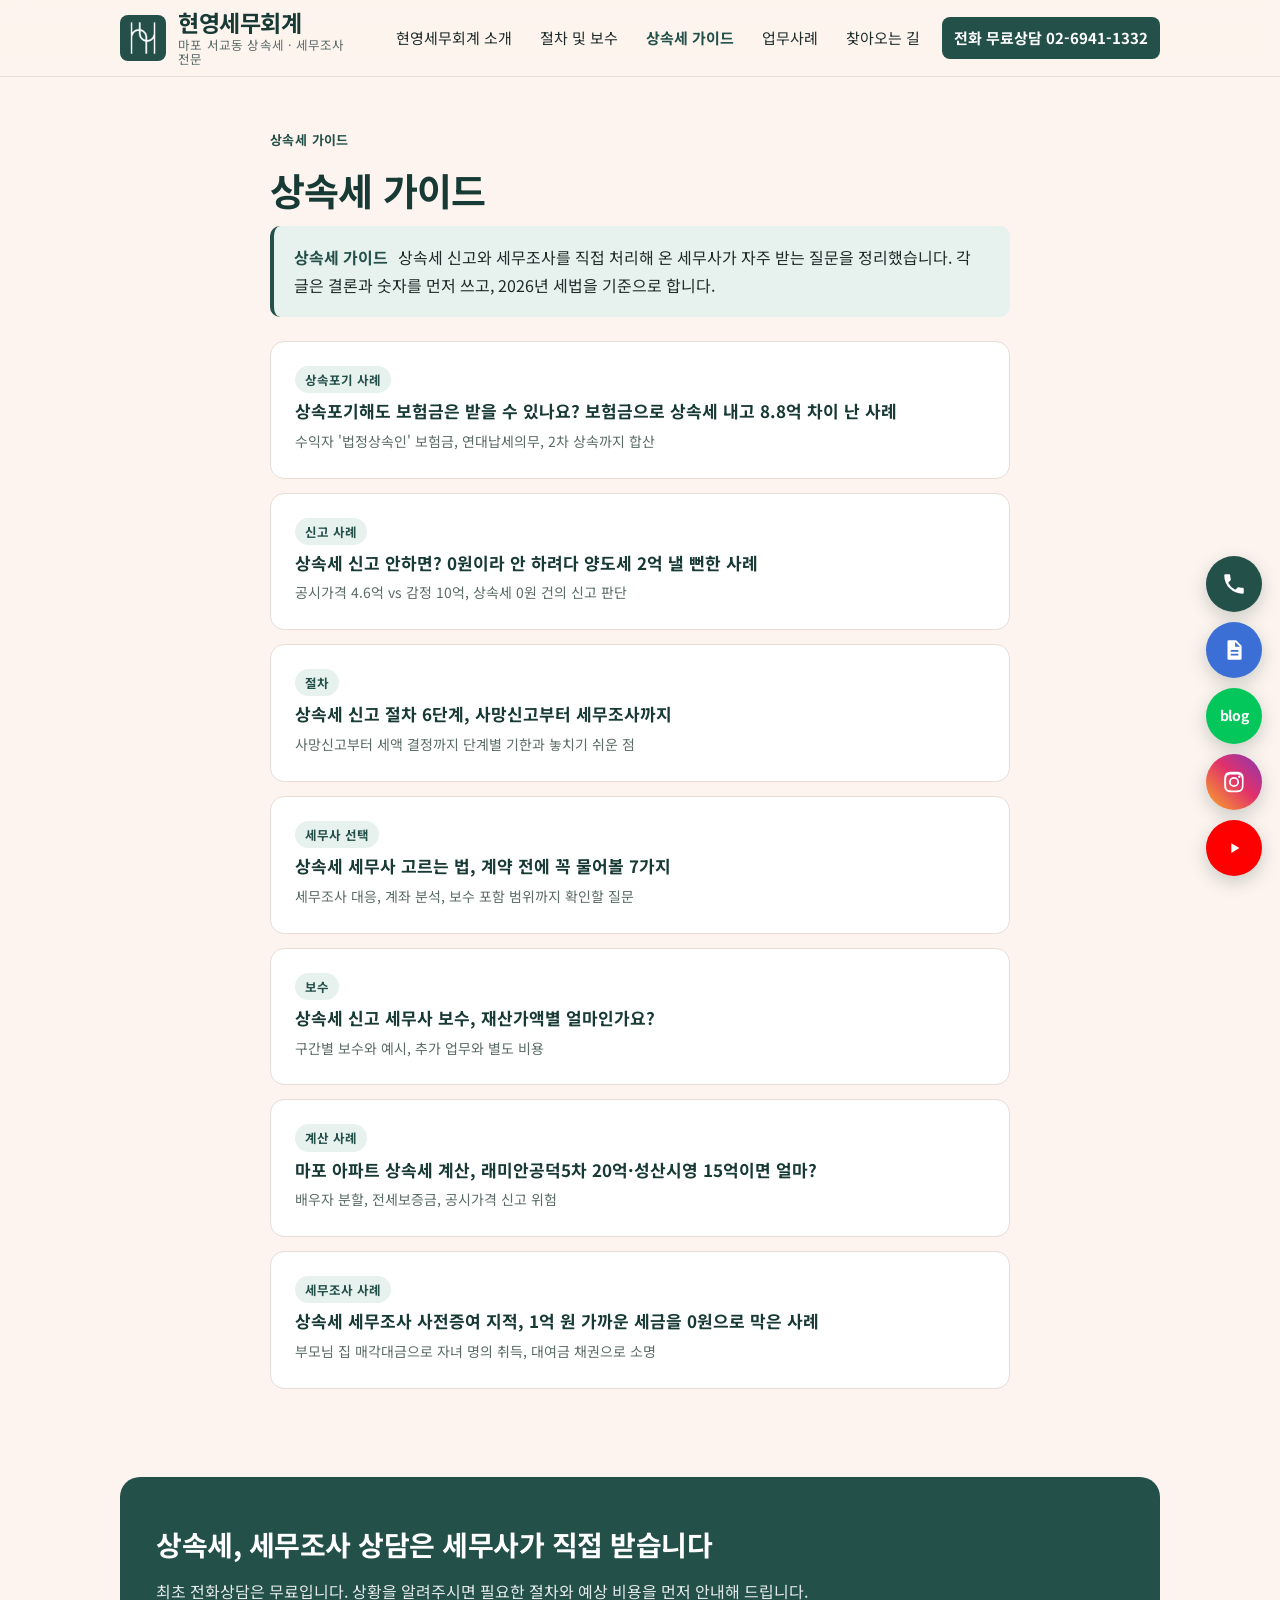
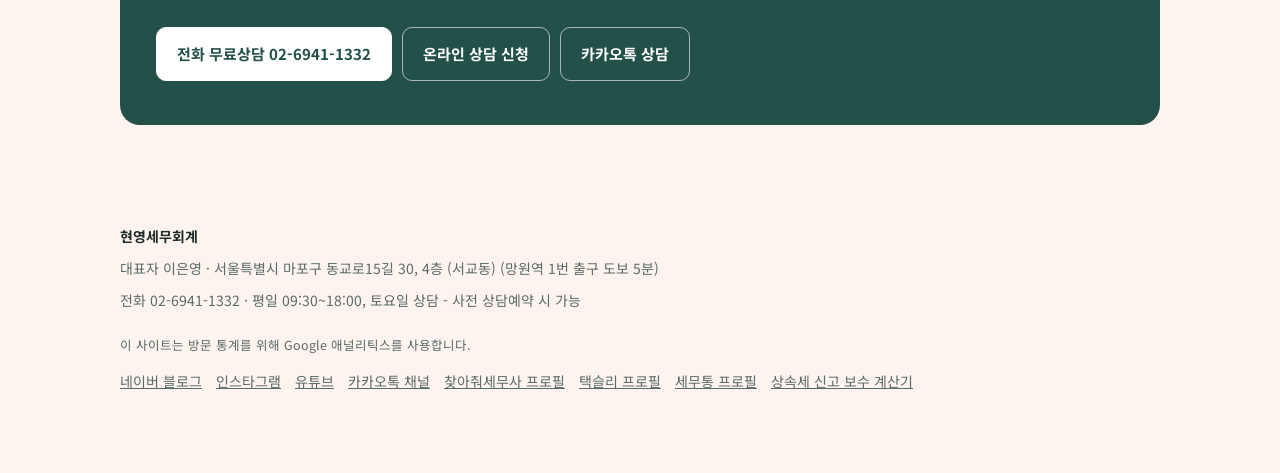
==== commit 551f1f02: "가이드 추가: 상속포기해도 보험금 받을 수 있나요? (강서구 사례, 연대납세의무, 8.8억 차이) + 가이드 목록·사이트맵·업무사례·관련글 연결 Co-Authored-By: Cla" ====
--- a/guide/index.html
+++ b/guide/index.html
@@ -53,7 +53,7 @@
 </header>
 
 <div class="g-sum"><p><b>상속세 가이드</b> 상속세 신고와 세무조사를 직접 처리해 온 세무사가 자주 받는 질문을 정리했습니다. 각 글은 결론과 숫자를 먼저 쓰고, 2026년 세법을 기준으로 합니다.</p></div>
-<div class="g-list"><a class="card g-card" href="inheritance-tax-not-filing.html"><span class="g-k">신고 사례</span><b>상속세 신고 안하면? 0원이라 안 하려다 양도세 2억 낼 뻔한 사례</b><span>공시가격 4.6억 vs 감정 10억, 상속세 0원 건의 신고 판단</span></a><a class="card g-card" href="inheritance-tax-process.html"><span class="g-k">절차</span><b>상속세 신고 절차 6단계, 사망신고부터 세무조사까지</b><span>사망신고부터 세액 결정까지 단계별 기한과 놓치기 쉬운 점</span></a><a class="card g-card" href="choosing-inheritance-tax-accountant.html"><span class="g-k">세무사 선택</span><b>상속세 세무사 고르는 법, 계약 전에 꼭 물어볼 7가지</b><span>세무조사 대응, 계좌 분석, 보수 포함 범위까지 확인할 질문</span></a><a class="card g-card" href="inheritance-tax-fee.html"><span class="g-k">보수</span><b>상속세 신고 세무사 보수, 재산가액별 얼마인가요?</b><span>구간별 보수와 예시, 추가 업무와 별도 비용</span></a><a class="card g-card" href="mapo-apartment-inheritance-tax.html"><span class="g-k">계산 사례</span><b>마포 아파트 상속세 계산, 래미안공덕5차 20억·성산시영 15억이면 얼마?</b><span>배우자 분할, 전세보증금, 공시가격 신고 위험</span></a><a class="card g-card" href="inheritance-tax-audit-prior-gift.html"><span class="g-k">세무조사 사례</span><b>상속세 세무조사 사전증여 지적, 1억 원 가까운 세금을 0원으로 막은 사례</b><span>부모님 집 매각대금으로 자녀 명의 취득, 대여금 채권으로 소명</span></a></div>
+<div class="g-list"><a class="card g-card" href="inheritance-renunciation-insurance.html"><span class="g-k">상속포기 사례</span><b>상속포기해도 보험금은 받을 수 있나요? 보험금으로 상속세 내고 8.8억 차이 난 사례</b><span>수익자 '법정상속인' 보험금, 연대납세의무, 2차 상속까지 합산</span></a><a class="card g-card" href="inheritance-tax-not-filing.html"><span class="g-k">신고 사례</span><b>상속세 신고 안하면? 0원이라 안 하려다 양도세 2억 낼 뻔한 사례</b><span>공시가격 4.6억 vs 감정 10억, 상속세 0원 건의 신고 판단</span></a><a class="card g-card" href="inheritance-tax-process.html"><span class="g-k">절차</span><b>상속세 신고 절차 6단계, 사망신고부터 세무조사까지</b><span>사망신고부터 세액 결정까지 단계별 기한과 놓치기 쉬운 점</span></a><a class="card g-card" href="choosing-inheritance-tax-accountant.html"><span class="g-k">세무사 선택</span><b>상속세 세무사 고르는 법, 계약 전에 꼭 물어볼 7가지</b><span>세무조사 대응, 계좌 분석, 보수 포함 범위까지 확인할 질문</span></a><a class="card g-card" href="inheritance-tax-fee.html"><span class="g-k">보수</span><b>상속세 신고 세무사 보수, 재산가액별 얼마인가요?</b><span>구간별 보수와 예시, 추가 업무와 별도 비용</span></a><a class="card g-card" href="mapo-apartment-inheritance-tax.html"><span class="g-k">계산 사례</span><b>마포 아파트 상속세 계산, 래미안공덕5차 20억·성산시영 15억이면 얼마?</b><span>배우자 분할, 전세보증금, 공시가격 신고 위험</span></a><a class="card g-card" href="inheritance-tax-audit-prior-gift.html"><span class="g-k">세무조사 사례</span><b>상속세 세무조사 사전증여 지적, 1억 원 가까운 세금을 0원으로 막은 사례</b><span>부모님 집 매각대금으로 자녀 명의 취득, 대여금 채권으로 소명</span></a></div>
 
 
 </div></article>
